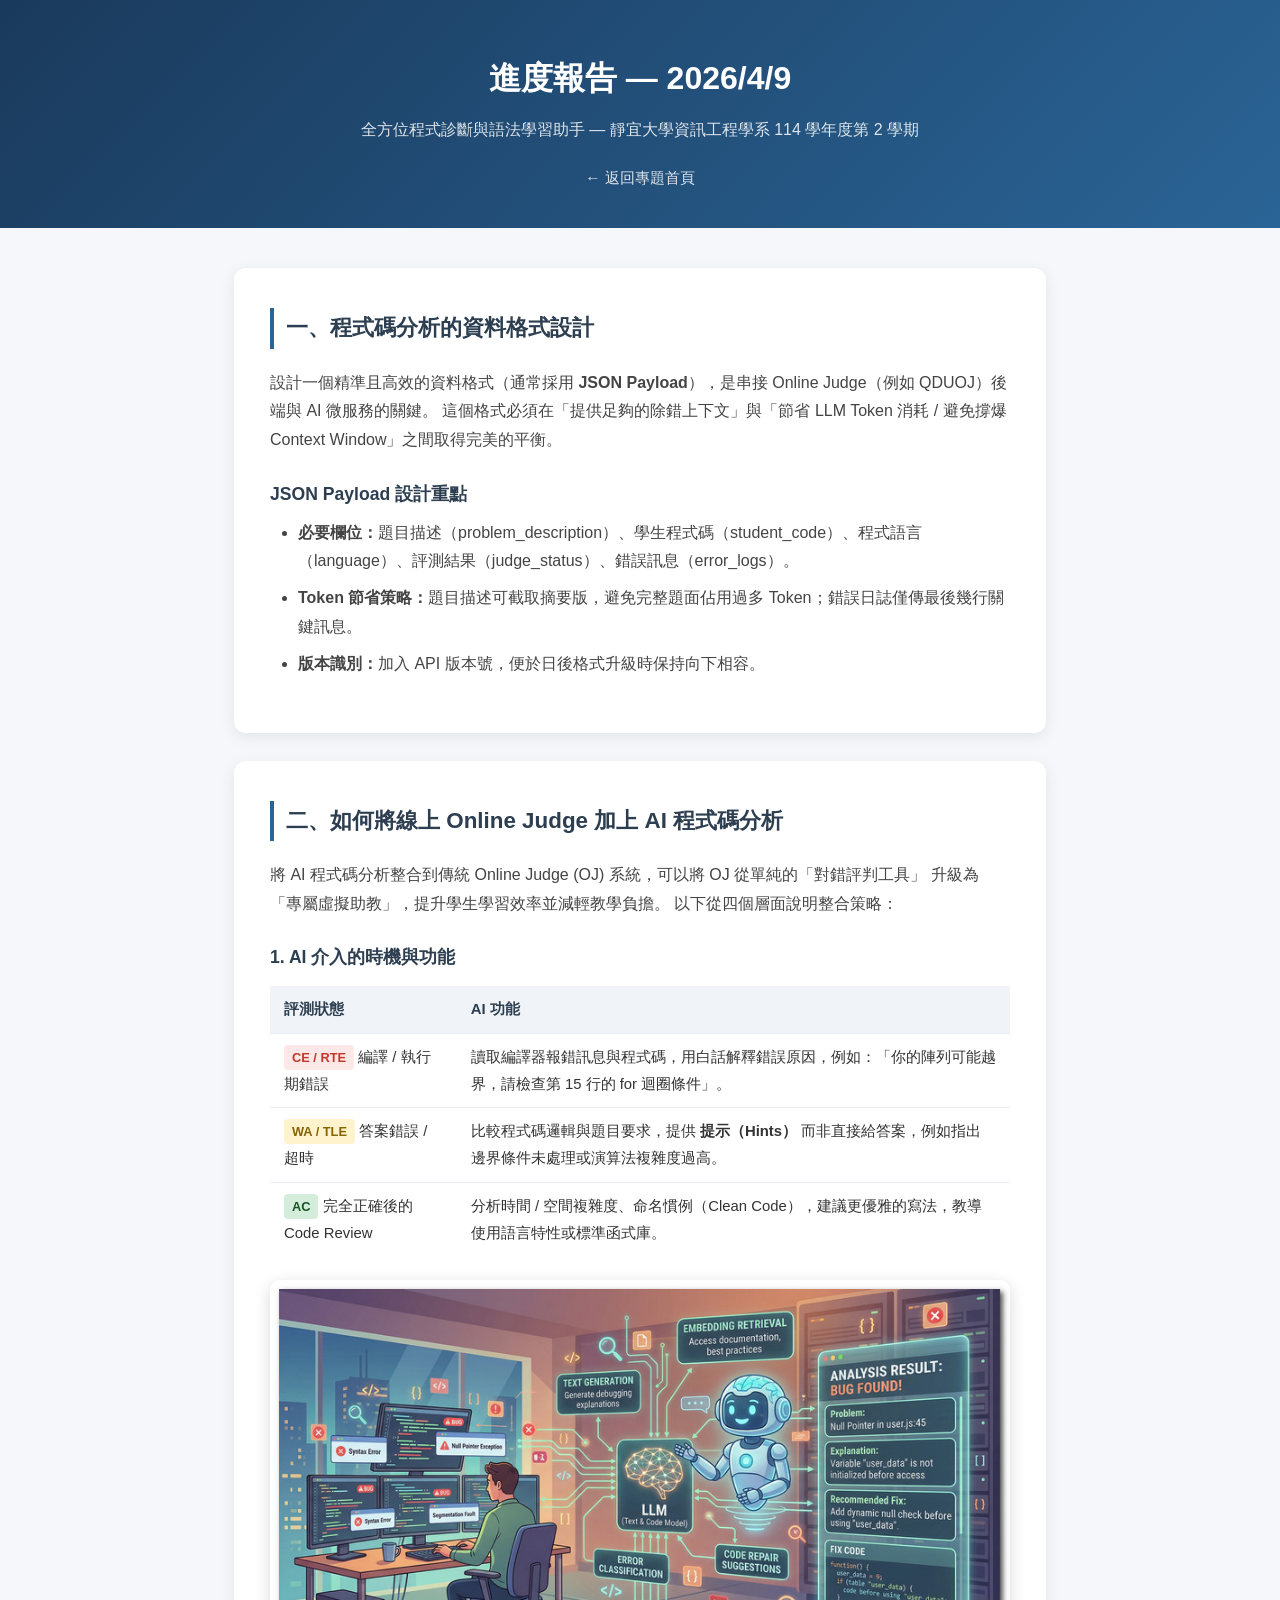
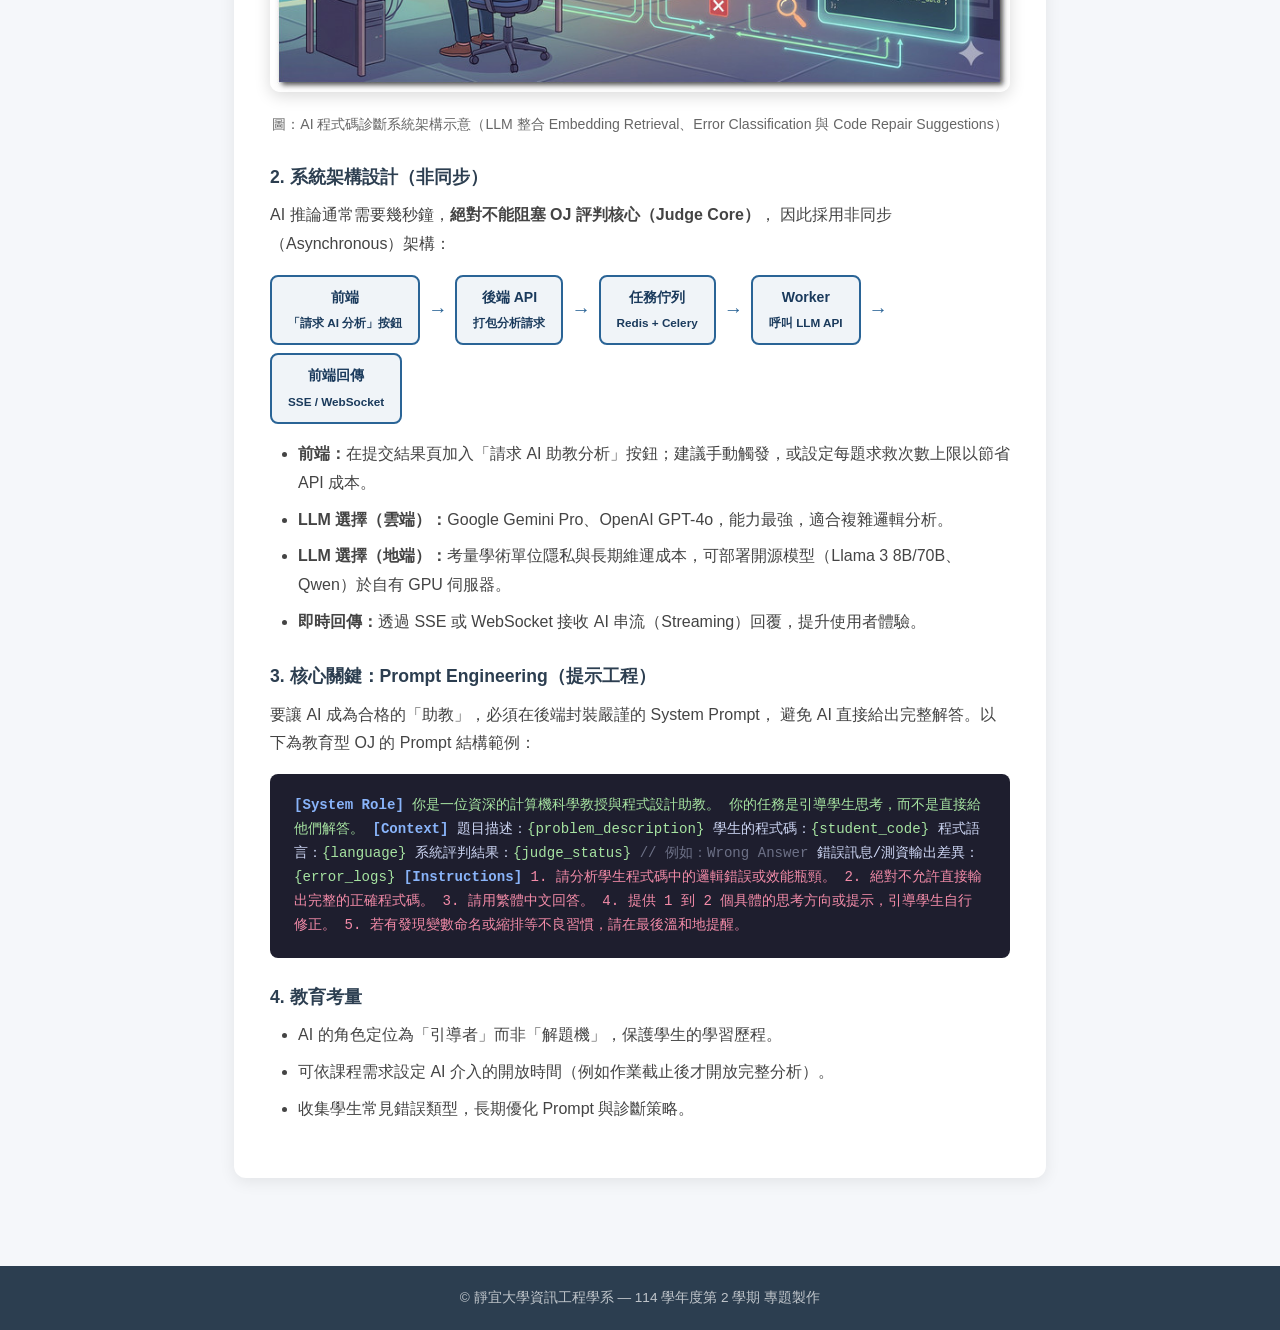
==== progress-202603.html @ 4b43164d "新增獨立報告網頁" ====
<!DOCTYPE html>
<html lang="zh-Hant">
<head>
  <meta charset="UTF-8">
  <meta name="viewport" content="width=device-width, initial-scale=1.0">
  <title>進度報告 — 2026年三月份進度報告</title>
  <style>
    * { margin: 0; padding: 0; box-sizing: border-box; }

    body {
      font-family: "Microsoft JhengHei", "Noto Sans TC", sans-serif;
      color: #333;
      line-height: 1.8;
      background: #f5f7fa;
    }

    header {
      background: linear-gradient(135deg, #1a3a5c, #2a6496);
      color: #fff;
      text-align: center;
      padding: 50px 20px 35px;
    }
    header h1 { font-size: 2rem; margin-bottom: 8px; }
    header p  { font-size: 1rem; opacity: .85; }
    .back-link {
      display: inline-block;
      margin: 20px 0 0 0;
      color: rgba(255,255,255,.85);
      text-decoration: none;
      font-size: .95rem;
    }
    .back-link:hover { color: #fff; text-decoration: underline; }

    .container {
      max-width: 860px;
      margin: 0 auto;
      padding: 40px 24px 60px;
    }

    .report-card {
      background: #fff;
      border-radius: 12px;
      padding: 40px 36px;
      box-shadow: 0 4px 16px rgba(0,0,0,.08);
      margin-bottom: 28px;
    }

    .report-card h2 {
      font-size: 1.4rem;
      color: #2c3e50;
      border-left: 4px solid #2a6496;
      padding-left: 12px;
      margin-bottom: 20px;
    }

    .report-card h3 {
      font-size: 1.1rem;
      color: #2c3e50;
      margin: 24px 0 8px;
    }

    .report-card p {
      margin-bottom: 12px;
      color: #444;
    }

    .report-card ul, .report-card ol {
      padding-left: 28px;
      margin-bottom: 14px;
    }
    .report-card li { margin-bottom: 8px; color: #444; }

    /* 階段標籤 */
    .phase-label {
      display: inline-block;
      background: #e8f0fb;
      color: #1a3a5c;
      font-size: .82rem;
      font-weight: bold;
      padding: 2px 10px;
      border-radius: 12px;
      margin-right: 6px;
      vertical-align: middle;
    }

    /* Prompt 程式碼區塊 */
    .prompt-block {
      background: #1e1e2e;
      color: #cdd6f4;
      border-radius: 8px;
      padding: 20px 24px;
      font-family: "Consolas", "Courier New", monospace;
      font-size: .88rem;
      line-height: 1.7;
      overflow-x: auto;
      margin: 16px 0;
    }
    .prompt-block .comment { color: #6c7086; }
    .prompt-block .label   { color: #89b4fa; font-weight: bold; }
    .prompt-block .value   { color: #a6e3a1; }
    .prompt-block .rule    { color: #f38ba8; }

    /* 架構流程圖（純 CSS） */
    .flow {
      display: flex;
      align-items: center;
      flex-wrap: wrap;
      gap: 8px;
      margin: 16px 0;
    }
    .flow-box {
      background: #f0f4f8;
      border: 2px solid #2a6496;
      border-radius: 8px;
      padding: 8px 16px;
      font-size: .88rem;
      font-weight: bold;
      color: #1a3a5c;
      text-align: center;
    }
    .flow-arrow {
      color: #2a6496;
      font-size: 1.2rem;
      font-weight: bold;
    }

    /* 時機對照表 */
    table {
      width: 100%;
      border-collapse: collapse;
      margin: 12px 0 4px;
    }
    th, td {
      padding: 10px 14px;
      text-align: left;
      border-bottom: 1px solid #e8ecf0;
      font-size: .93rem;
    }
    th {
      background: #f0f4f8;
      color: #2c3e50;
      font-weight: bold;
    }
    tr:last-child td { border-bottom: none; }
    .tag {
      display: inline-block;
      padding: 1px 8px;
      border-radius: 4px;
      font-size: .8rem;
      font-weight: bold;
    }
    .tag-ce  { background: #fde8e8; color: #c0392b; }
    .tag-wa  { background: #fff3cd; color: #856404; }
    .tag-ac  { background: #d4edda; color: #155724; }

    footer {
      text-align: center;
      padding: 20px;
      background: #2c3e50;
      color: rgba(255,255,255,.7);
      font-size: .85rem;
    }

    @media (max-width: 600px) {
      header h1 { font-size: 1.5rem; }
      .report-card { padding: 28px 18px; }
      .flow { flex-direction: column; align-items: flex-start; }
    }
  </style>
</head>
<body>

<header>
  <h1>進度報告 — 2026/4/9</h1>
  <p>全方位程式診斷與語法學習助手 — 靜宜大學資訊工程學系 114 學年度第 2 學期</p>
  <a class="back-link" href="index.html">← 返回專題首頁</a>
</header>

<div class="container">

  <!-- 一、資料格式設計 -->
  <div class="report-card">
    <h2>一、程式碼分析的資料格式設計</h2>
    <p>
      設計一個精準且高效的資料格式（通常採用 <strong>JSON Payload</strong>），是串接
      Online Judge（例如 QDUOJ）後端與 AI 微服務的關鍵。
      這個格式必須在「提供足夠的除錯上下文」與「節省 LLM Token 消耗 / 避免撐爆
      Context Window」之間取得完美的平衡。
    </p>

    <h3>JSON Payload 設計重點</h3>
    <ul>
      <li><strong>必要欄位：</strong>題目描述（problem_description）、學生程式碼（student_code）、程式語言（language）、評測結果（judge_status）、錯誤訊息（error_logs）。</li>
      <li><strong>Token 節省策略：</strong>題目描述可截取摘要版，避免完整題面佔用過多 Token；錯誤日誌僅傳最後幾行關鍵訊息。</li>
      <li><strong>版本識別：</strong>加入 API 版本號，便於日後格式升級時保持向下相容。</li>
    </ul>
  </div>

  <!-- 二、AI 整合 OJ 系統 -->
  <div class="report-card">
    <h2>二、如何將線上 Online Judge 加上 AI 程式碼分析</h2>
    <p>
      將 AI 程式碼分析整合到傳統 Online Judge (OJ) 系統，可以將 OJ 從單純的「對錯評判工具」
      升級為「專屬虛擬助教」，提升學生學習效率並減輕教學負擔。
      以下從四個層面說明整合策略：
    </p>

    <!-- 2-1 介入時機 -->
    <h3>1. AI 介入的時機與功能</h3>
    <table>
      <thead>
        <tr><th>評測狀態</th><th>AI 功能</th></tr>
      </thead>
      <tbody>
        <tr>
          <td><span class="tag tag-ce">CE / RTE</span> 編譯 / 執行期錯誤</td>
          <td>讀取編譯器報錯訊息與程式碼，用白話解釋錯誤原因，例如：「你的陣列可能越界，請檢查第 15 行的 for 迴圈條件」。</td>
        </tr>
        <tr>
          <td><span class="tag tag-wa">WA / TLE</span> 答案錯誤 / 超時</td>
          <td>比較程式碼邏輯與題目要求，提供 <strong>提示（Hints）</strong> 而非直接給答案，例如指出邊界條件未處理或演算法複雜度過高。</td>
        </tr>
        <tr>
          <td><span class="tag tag-ac">AC</span> 完全正確後的 Code Review</td>
          <td>分析時間 / 空間複雜度、命名慣例（Clean Code），建議更優雅的寫法，教導使用語言特性或標準函式庫。</td>
        </tr>
      </tbody>
    </table>

    <!-- AI 流程圖 -->
    <figure style="margin: 24px 0; text-align: center;">
      <img src="aiflow.jpg" alt="AI 程式碼診斷流程示意圖"
           style="max-width: 100%; border-radius: 10px; box-shadow: 0 4px 16px rgba(0,0,0,.15);">
      <figcaption style="margin-top: 10px; font-size: .88rem; color: #666;">
        圖：AI 程式碼診斷系統架構示意（LLM 整合 Embedding Retrieval、Error Classification 與 Code Repair Suggestions）
      </figcaption>
    </figure>

    <!-- 2-2 系統架構 -->
    <h3>2. 系統架構設計（非同步）</h3>
    <p>
      AI 推論通常需要幾秒鐘，<strong>絕對不能阻塞 OJ 評判核心（Judge Core）</strong>，
      因此採用非同步（Asynchronous）架構：
    </p>

    <div class="flow">
      <div class="flow-box">前端<br><small>「請求 AI 分析」按鈕</small></div>
      <div class="flow-arrow">→</div>
      <div class="flow-box">後端 API<br><small>打包分析請求</small></div>
      <div class="flow-arrow">→</div>
      <div class="flow-box">任務佇列<br><small>Redis + Celery</small></div>
      <div class="flow-arrow">→</div>
      <div class="flow-box">Worker<br><small>呼叫 LLM API</small></div>
      <div class="flow-arrow">→</div>
      <div class="flow-box">前端回傳<br><small>SSE / WebSocket</small></div>
    </div>

    <ul>
      <li><strong>前端：</strong>在提交結果頁加入「請求 AI 助教分析」按鈕；建議手動觸發，或設定每題求救次數上限以節省 API 成本。</li>
      <li><strong>LLM 選擇（雲端）：</strong>Google Gemini Pro、OpenAI GPT-4o，能力最強，適合複雜邏輯分析。</li>
      <li><strong>LLM 選擇（地端）：</strong>考量學術單位隱私與長期維運成本，可部署開源模型（Llama 3 8B/70B、Qwen）於自有 GPU 伺服器。</li>
      <li><strong>即時回傳：</strong>透過 SSE 或 WebSocket 接收 AI 串流（Streaming）回覆，提升使用者體驗。</li>
    </ul>

    <!-- 2-3 Prompt Engineering -->
    <h3>3. 核心關鍵：Prompt Engineering（提示工程）</h3>
    <p>
      要讓 AI 成為合格的「助教」，必須在後端封裝嚴謹的 System Prompt，
      避免 AI 直接給出完整解答。以下為教育型 OJ 的 Prompt 結構範例：
    </p>

    <div class="prompt-block">
<span class="label">[System Role]</span>
<span class="value">你是一位資深的計算機科學教授與程式設計助教。
你的任務是引導學生思考，而不是直接給他們解答。</span>

<span class="label">[Context]</span>
題目描述：<span class="value">{problem_description}</span>
學生的程式碼：<span class="value">{student_code}</span>
程式語言：<span class="value">{language}</span>
系統評判結果：<span class="value">{judge_status}</span>  <span class="comment">// 例如：Wrong Answer</span>
錯誤訊息/測資輸出差異：<span class="value">{error_logs}</span>

<span class="label">[Instructions]</span>
<span class="rule">1. 請分析學生程式碼中的邏輯錯誤或效能瓶頸。</span>
<span class="rule">2. 絕對不允許直接輸出完整的正確程式碼。</span>
<span class="rule">3. 請用繁體中文回答。</span>
<span class="rule">4. 提供 1 到 2 個具體的思考方向或提示，引導學生自行修正。</span>
<span class="rule">5. 若有發現變數命名或縮排等不良習慣，請在最後溫和地提醒。</span>
    </div>

    <!-- 2-4 教育考量 -->
    <h3>4. 教育考量</h3>
    <ul>
      <li>AI 的角色定位為「引導者」而非「解題機」，保護學生的學習歷程。</li>
      <li>可依課程需求設定 AI 介入的開放時間（例如作業截止後才開放完整分析）。</li>
      <li>收集學生常見錯誤類型，長期優化 Prompt 與診斷策略。</li>
    </ul>
  </div>

</div>

<footer>
  &copy; 靜宜大學資訊工程學系 — 114 學年度第 2 學期 專題製作
</footer>

</body>
</html>
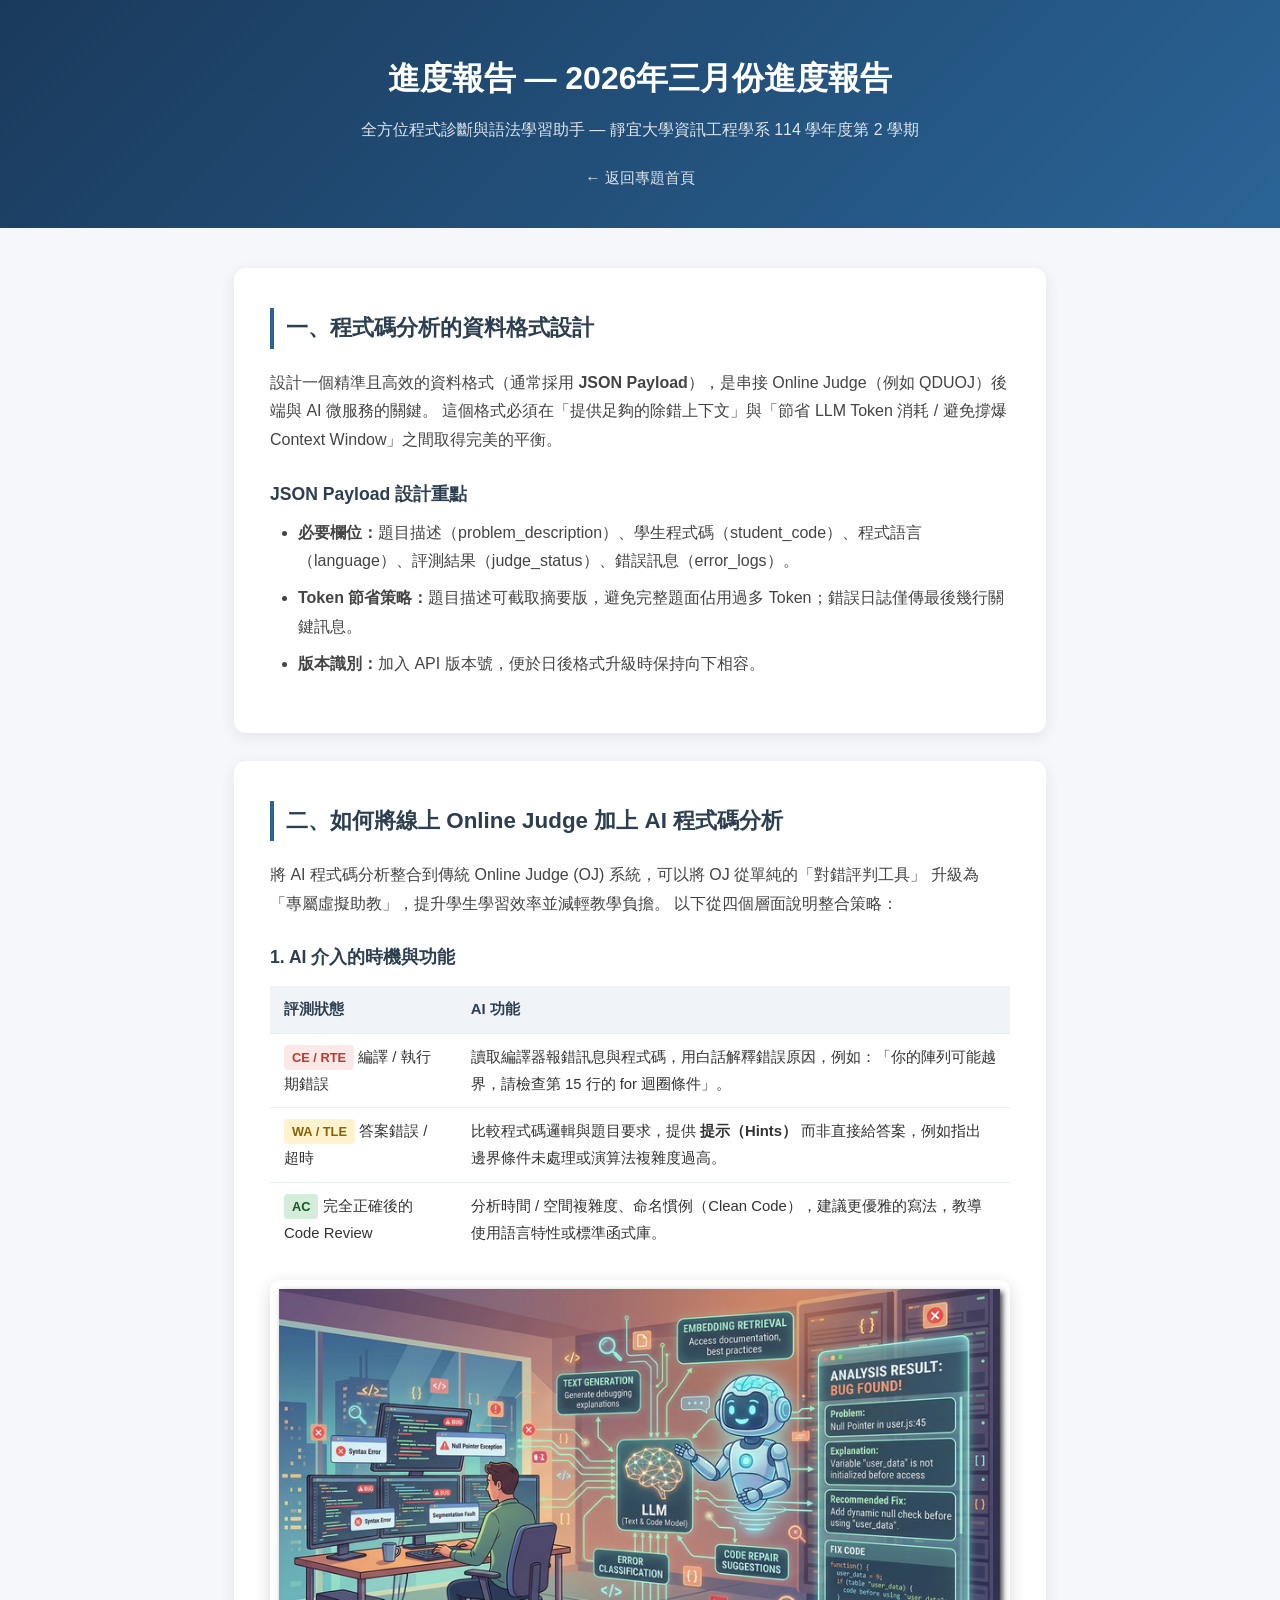
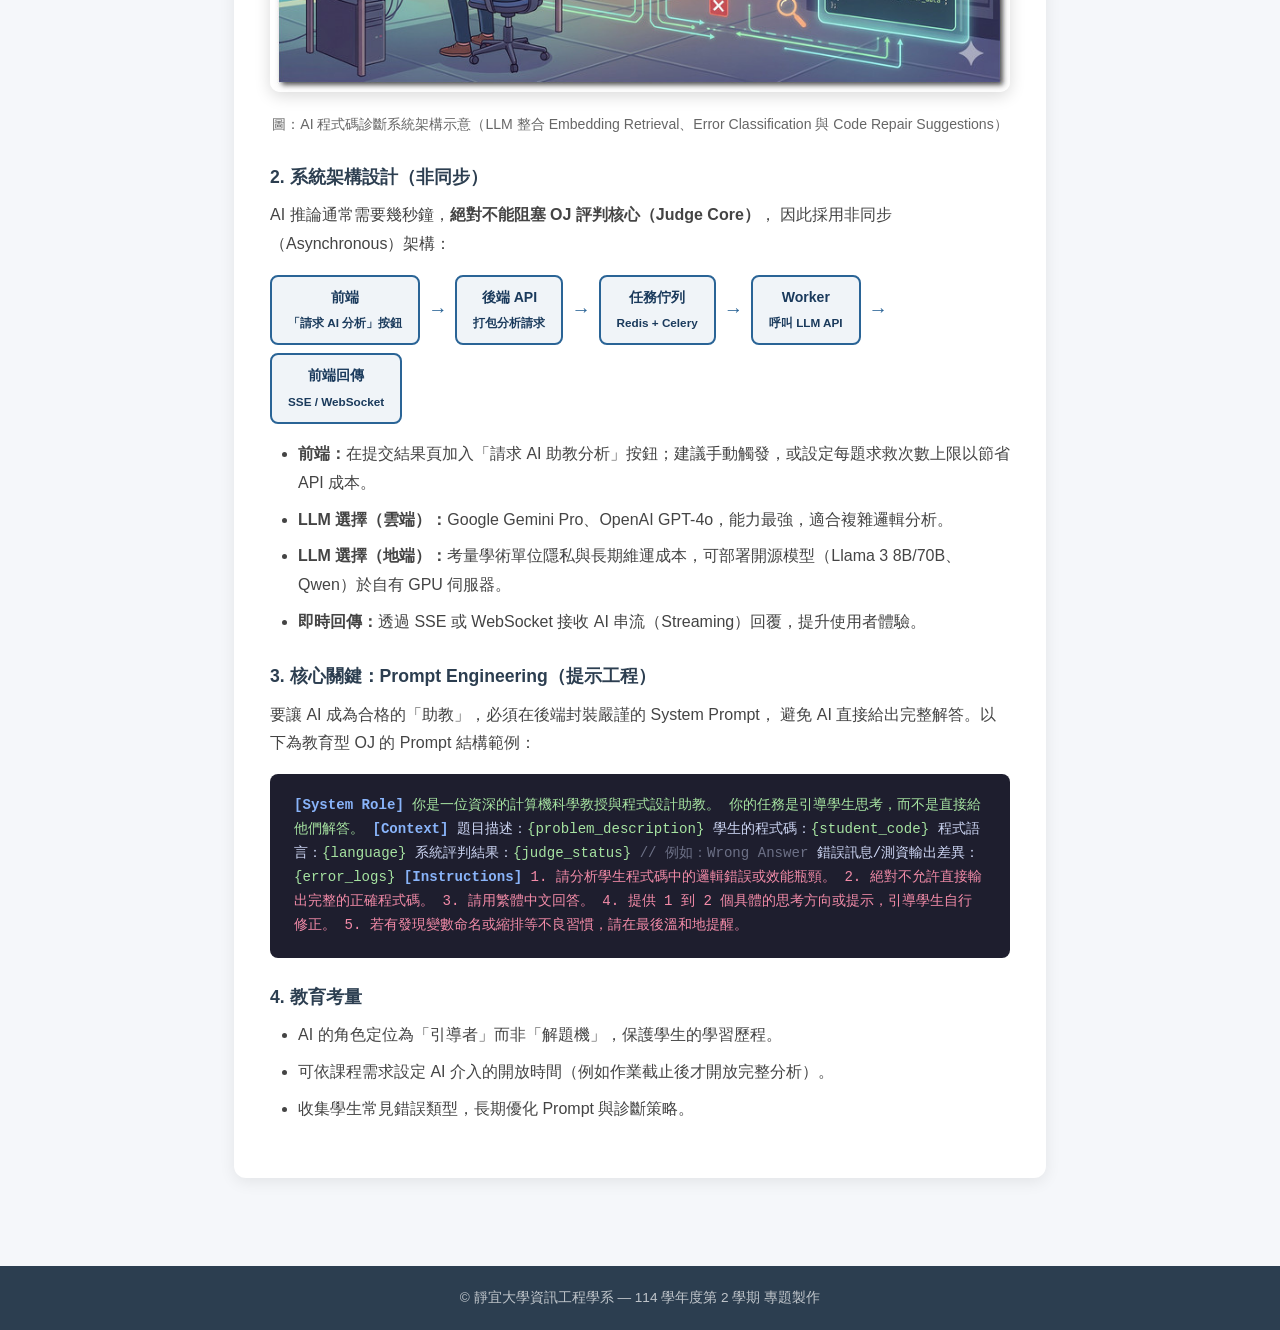
==== commit f35f98f8: "Update progress-202603.html" ====
--- a/progress-202603.html
+++ b/progress-202603.html
@@ -171,7 +171,7 @@
 <body>
 
 <header>
-  <h1>進度報告 — 2026/4/9</h1>
+  <h1>進度報告 — 2026年三月份進度報告</h1>
   <p>全方位程式診斷與語法學習助手 — 靜宜大學資訊工程學系 114 學年度第 2 學期</p>
   <a class="back-link" href="index.html">← 返回專題首頁</a>
 </header>
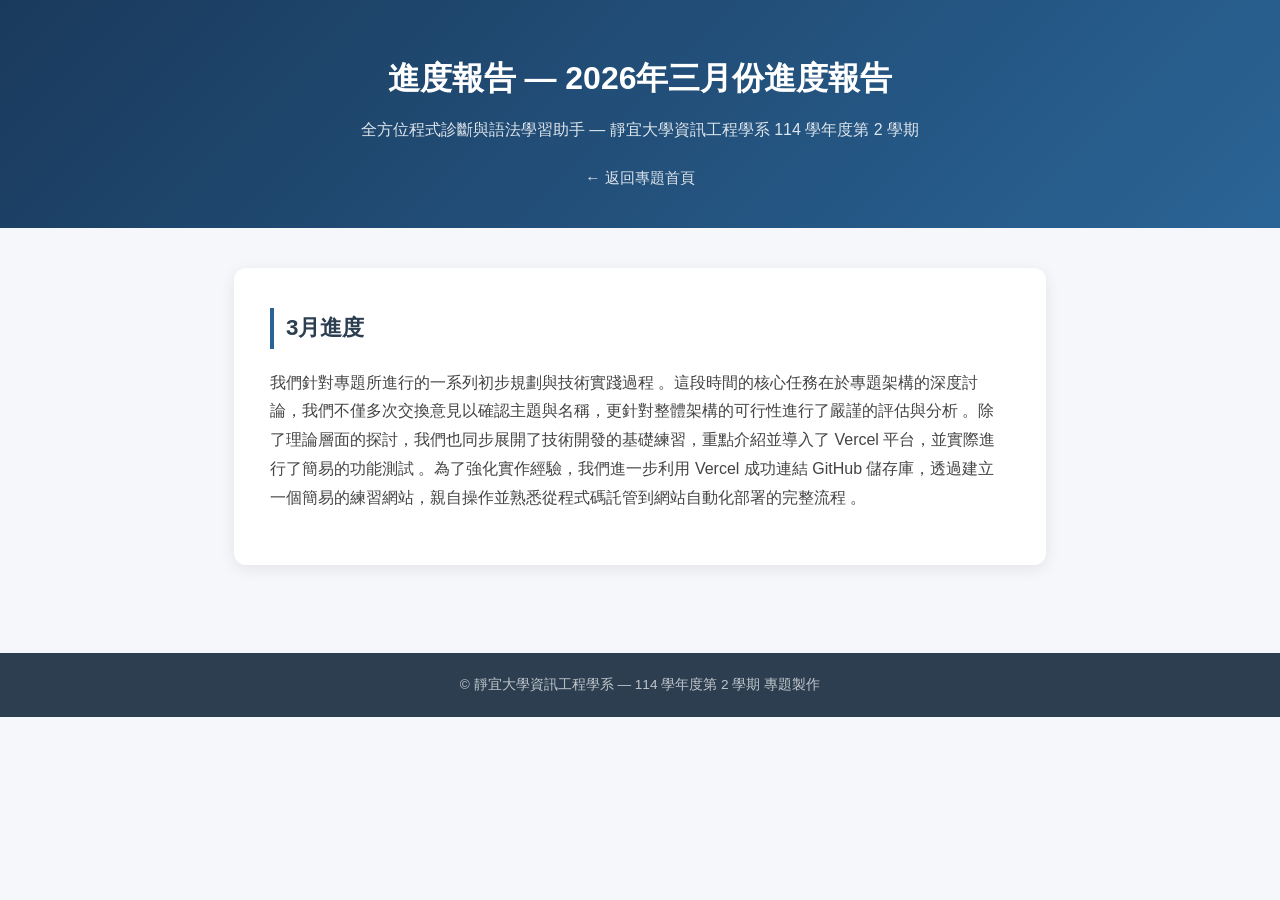
==== commit a1dda987: "Add files via upload" ====
--- a/progress-202603.html
+++ b/progress-202603.html
@@ -178,124 +178,9 @@
 
 <div class="container">
 
-  <!-- 一、資料格式設計 -->
   <div class="report-card">
-    <h2>一、程式碼分析的資料格式設計</h2>
-    <p>
-      設計一個精準且高效的資料格式（通常採用 <strong>JSON Payload</strong>），是串接
-      Online Judge（例如 QDUOJ）後端與 AI 微服務的關鍵。
-      這個格式必須在「提供足夠的除錯上下文」與「節省 LLM Token 消耗 / 避免撐爆
-      Context Window」之間取得完美的平衡。
-    </p>
-
-    <h3>JSON Payload 設計重點</h3>
-    <ul>
-      <li><strong>必要欄位：</strong>題目描述（problem_description）、學生程式碼（student_code）、程式語言（language）、評測結果（judge_status）、錯誤訊息（error_logs）。</li>
-      <li><strong>Token 節省策略：</strong>題目描述可截取摘要版，避免完整題面佔用過多 Token；錯誤日誌僅傳最後幾行關鍵訊息。</li>
-      <li><strong>版本識別：</strong>加入 API 版本號，便於日後格式升級時保持向下相容。</li>
-    </ul>
-  </div>
-
-  <!-- 二、AI 整合 OJ 系統 -->
-  <div class="report-card">
-    <h2>二、如何將線上 Online Judge 加上 AI 程式碼分析</h2>
-    <p>
-      將 AI 程式碼分析整合到傳統 Online Judge (OJ) 系統，可以將 OJ 從單純的「對錯評判工具」
-      升級為「專屬虛擬助教」，提升學生學習效率並減輕教學負擔。
-      以下從四個層面說明整合策略：
-    </p>
-
-    <!-- 2-1 介入時機 -->
-    <h3>1. AI 介入的時機與功能</h3>
-    <table>
-      <thead>
-        <tr><th>評測狀態</th><th>AI 功能</th></tr>
-      </thead>
-      <tbody>
-        <tr>
-          <td><span class="tag tag-ce">CE / RTE</span> 編譯 / 執行期錯誤</td>
-          <td>讀取編譯器報錯訊息與程式碼，用白話解釋錯誤原因，例如：「你的陣列可能越界，請檢查第 15 行的 for 迴圈條件」。</td>
-        </tr>
-        <tr>
-          <td><span class="tag tag-wa">WA / TLE</span> 答案錯誤 / 超時</td>
-          <td>比較程式碼邏輯與題目要求，提供 <strong>提示（Hints）</strong> 而非直接給答案，例如指出邊界條件未處理或演算法複雜度過高。</td>
-        </tr>
-        <tr>
-          <td><span class="tag tag-ac">AC</span> 完全正確後的 Code Review</td>
-          <td>分析時間 / 空間複雜度、命名慣例（Clean Code），建議更優雅的寫法，教導使用語言特性或標準函式庫。</td>
-        </tr>
-      </tbody>
-    </table>
-
-    <!-- AI 流程圖 -->
-    <figure style="margin: 24px 0; text-align: center;">
-      <img src="aiflow.jpg" alt="AI 程式碼診斷流程示意圖"
-           style="max-width: 100%; border-radius: 10px; box-shadow: 0 4px 16px rgba(0,0,0,.15);">
-      <figcaption style="margin-top: 10px; font-size: .88rem; color: #666;">
-        圖：AI 程式碼診斷系統架構示意（LLM 整合 Embedding Retrieval、Error Classification 與 Code Repair Suggestions）
-      </figcaption>
-    </figure>
-
-    <!-- 2-2 系統架構 -->
-    <h3>2. 系統架構設計（非同步）</h3>
-    <p>
-      AI 推論通常需要幾秒鐘，<strong>絕對不能阻塞 OJ 評判核心（Judge Core）</strong>，
-      因此採用非同步（Asynchronous）架構：
-    </p>
-
-    <div class="flow">
-      <div class="flow-box">前端<br><small>「請求 AI 分析」按鈕</small></div>
-      <div class="flow-arrow">→</div>
-      <div class="flow-box">後端 API<br><small>打包分析請求</small></div>
-      <div class="flow-arrow">→</div>
-      <div class="flow-box">任務佇列<br><small>Redis + Celery</small></div>
-      <div class="flow-arrow">→</div>
-      <div class="flow-box">Worker<br><small>呼叫 LLM API</small></div>
-      <div class="flow-arrow">→</div>
-      <div class="flow-box">前端回傳<br><small>SSE / WebSocket</small></div>
-    </div>
-
-    <ul>
-      <li><strong>前端：</strong>在提交結果頁加入「請求 AI 助教分析」按鈕；建議手動觸發，或設定每題求救次數上限以節省 API 成本。</li>
-      <li><strong>LLM 選擇（雲端）：</strong>Google Gemini Pro、OpenAI GPT-4o，能力最強，適合複雜邏輯分析。</li>
-      <li><strong>LLM 選擇（地端）：</strong>考量學術單位隱私與長期維運成本，可部署開源模型（Llama 3 8B/70B、Qwen）於自有 GPU 伺服器。</li>
-      <li><strong>即時回傳：</strong>透過 SSE 或 WebSocket 接收 AI 串流（Streaming）回覆，提升使用者體驗。</li>
-    </ul>
-
-    <!-- 2-3 Prompt Engineering -->
-    <h3>3. 核心關鍵：Prompt Engineering（提示工程）</h3>
-    <p>
-      要讓 AI 成為合格的「助教」，必須在後端封裝嚴謹的 System Prompt，
-      避免 AI 直接給出完整解答。以下為教育型 OJ 的 Prompt 結構範例：
-    </p>
-
-    <div class="prompt-block">
-<span class="label">[System Role]</span>
-<span class="value">你是一位資深的計算機科學教授與程式設計助教。
-你的任務是引導學生思考，而不是直接給他們解答。</span>
-
-<span class="label">[Context]</span>
-題目描述：<span class="value">{problem_description}</span>
-學生的程式碼：<span class="value">{student_code}</span>
-程式語言：<span class="value">{language}</span>
-系統評判結果：<span class="value">{judge_status}</span>  <span class="comment">// 例如：Wrong Answer</span>
-錯誤訊息/測資輸出差異：<span class="value">{error_logs}</span>
-
-<span class="label">[Instructions]</span>
-<span class="rule">1. 請分析學生程式碼中的邏輯錯誤或效能瓶頸。</span>
-<span class="rule">2. 絕對不允許直接輸出完整的正確程式碼。</span>
-<span class="rule">3. 請用繁體中文回答。</span>
-<span class="rule">4. 提供 1 到 2 個具體的思考方向或提示，引導學生自行修正。</span>
-<span class="rule">5. 若有發現變數命名或縮排等不良習慣，請在最後溫和地提醒。</span>
-    </div>
-
-    <!-- 2-4 教育考量 -->
-    <h3>4. 教育考量</h3>
-    <ul>
-      <li>AI 的角色定位為「引導者」而非「解題機」，保護學生的學習歷程。</li>
-      <li>可依課程需求設定 AI 介入的開放時間（例如作業截止後才開放完整分析）。</li>
-      <li>收集學生常見錯誤類型，長期優化 Prompt 與診斷策略。</li>
-    </ul>
+    <h2>3月進度</h2>
+    <p>我們針對專題所進行的一系列初步規劃與技術實踐過程 。這段時間的核心任務在於專題架構的深度討論，我們不僅多次交換意見以確認主題與名稱，更針對整體架構的可行性進行了嚴謹的評估與分析 。除了理論層面的探討，我們也同步展開了技術開發的基礎練習，重點介紹並導入了 Vercel 平台，並實際進行了簡易的功能測試 。為了強化實作經驗，我們進一步利用 Vercel 成功連結 GitHub 儲存庫，透過建立一個簡易的練習網站，親自操作並熟悉從程式碼託管到網站自動化部署的完整流程 。</p>
   </div>
 
 </div>
